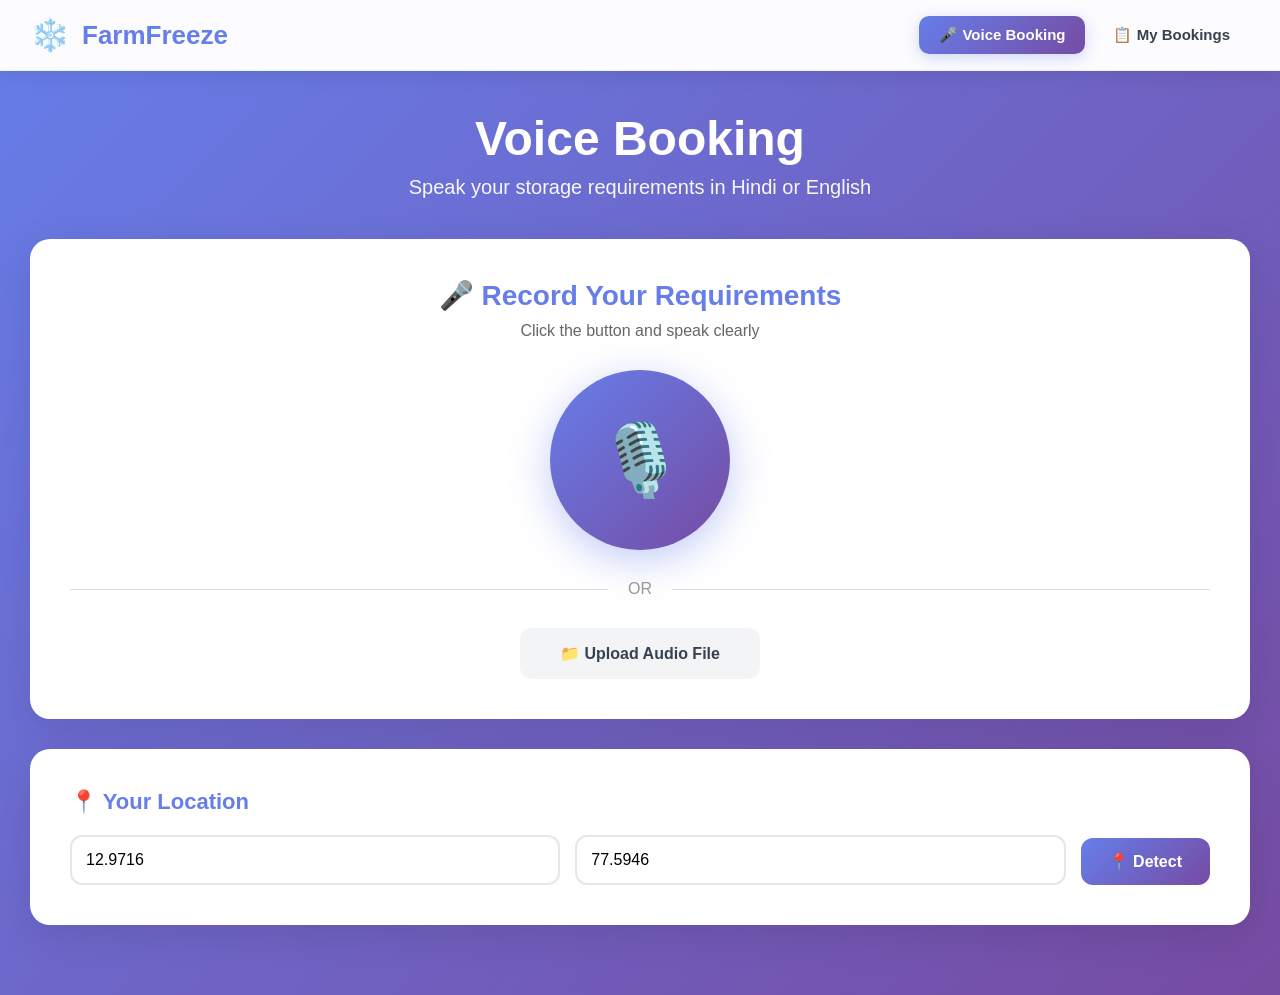
==== frontend/pages/index.html @ e1ba5f48 "enhance in the ai response and code added for frontend" ====
<!DOCTYPE html>
<html lang="en">
<head>
    <meta charset="UTF-8">
    <meta name="viewport" content="width=device-width, initial-scale=1.0">
    <title>FarmFreeze - Voice Booking</title>
    <link rel="stylesheet" href="../css/styles-common.css">
</head>
<body>
    <!-- Navigation -->
    <nav class="navbar">
        <div class="navbar-container">
            <a href="/" class="navbar-brand">
                <span class="brand-icon">❄️</span>
                <span>FarmFreeze</span>
            </a>
            <div class="navbar-menu">
                <a href="/" class="nav-link active">🎤 Voice Booking</a>
                <a href="/bookings" class="nav-link">📋 My Bookings</a>
            </div>
        </div>
    </nav>

    <div class="container">
        <!-- Hero Section -->
        <div style="text-align: center; color: white; margin-bottom: 40px;">
            <h1 style="font-size: 48px; font-weight: 700; margin-bottom: 10px;">Voice Booking</h1>
            <p style="font-size: 20px; opacity: 0.95;">Speak your storage requirements in Hindi or English</p>
        </div>

        <!-- Voice Recording Card -->
        <div class="card" style="text-align: center; margin-bottom: 30px;">
            <h2 style="color: var(--primary); font-size: 28px; margin-bottom: 10px;">🎤 Record Your Requirements</h2>
            <p style="color: #666; font-size: 16px; margin-bottom: 30px;">Click the button and speak clearly</p>
            
            <button id="recordBtn" style="width: 180px; height: 180px; border-radius: 50%; border: none; background: linear-gradient(135deg, var(--primary) 0%, var(--secondary) 100%); color: white; font-size: 70px; cursor: pointer; margin: 0 auto 20px; display: block; box-shadow: 0 10px 40px rgba(102, 126, 234, 0.4); transition: all 0.3s;">🎙️</button>
            
            <div id="recordingStatus" style="display: none; font-size: 20px; color: #ef4444; font-weight: 600; justify-content: center; align-items: center; gap: 12px; margin-bottom: 20px;">
                <span style="width: 14px; height: 14px; background: #ef4444; border-radius: 50%; animation: pulse 1.5s infinite;"></span>
                <span>Recording... <span id="timer">0s</span></span>
            </div>

            <div style="display: flex; align-items: center; gap: 20px; margin: 30px 0; color: #999;">
                <div style="flex: 1; height: 1px; background: #ddd;"></div>
                <span>OR</span>
                <div style="flex: 1; height: 1px; background: #ddd;"></div>
            </div>

            <input type="file" id="audioFile" accept="audio/*" style="display: none;" />
            <button onclick="document.getElementById('audioFile').click()" class="btn btn-secondary" style="padding: 16px 40px; font-size: 16px;">
                📁 Upload Audio File
            </button>
        </div>

        <!-- Location Card -->
        <div class="card" style="margin-bottom: 30px;">
            <h3 style="color: var(--primary); font-size: 22px; margin-bottom: 20px;">📍 Your Location</h3>
            <div style="display: grid; grid-template-columns: 1fr 1fr auto; gap: 15px; align-items: end;">
                <input type="number" id="lat" placeholder="Latitude" step="0.0001" value="12.9716" style="padding: 14px; border: 2px solid #e5e7eb; border-radius: 12px; font-size: 16px;" />
                <input type="number" id="lng" placeholder="Longitude" step="0.0001" value="77.5946" style="padding: 14px; border: 2px solid #e5e7eb; border-radius: 12px; font-size: 16px;" />
                <button id="detectBtn" class="btn btn-primary">📍 Detect</button>
            </div>
        </div>

        <!-- Results Section -->
        <div id="resultsSection" style="display: none;">
            <div class="card">
                <h2 style="color: var(--primary); font-size: 28px; margin-bottom: 25px;">📊 Results</h2>
                <div id="contentBox"></div>
            </div>
        </div>
    </div>

    <!-- Loading Overlay -->
    <div id="loadingOverlay" class="loading-overlay">
        <div class="spinner"></div>
        <div class="loading-text">Processing...</div>
    </div>


    <style>
        @keyframes pulse {
            0%, 100% { transform: scale(1); opacity: 1; }
            50% { transform: scale(1.05); opacity: 0.5; }
        }
        
        #recordBtn:hover {
            transform: scale(1.05);
            box-shadow: 0 15px 50px rgba(102, 126, 234, 0.6);
        }
        
        #recordBtn.recording {
            background: linear-gradient(135deg, #ef4444 0%, #dc2626 100%);
            animation: pulse 1.5s infinite;
        }
        
        @media (max-width: 768px) {
            #recordBtn {
                width: 140px;
                height: 140px;
                font-size: 50px;
            }
            
            h1 {
                font-size: 36px !important;
            }
            
            h2 {
                font-size: 22px !important;
            }
            
            h3 {
                font-size: 20px !important;
            }
            
            .card {
                padding: 25px 20px;
            }
        }
        
        @media (max-width: 480px) {
            #recordBtn {
                width: 120px;
                height: 120px;
                font-size: 40px;
            }
            
            h1 {
                font-size: 28px !important;
            }
            
            p {
                font-size: 16px !important;
            }
            
            h2 {
                font-size: 20px !important;
            }
            
            h3 {
                font-size: 18px !important;
            }
            
            .card {
                padding: 20px 15px;
            }
            
            #lat, #lng {
                font-size: 14px !important;
                padding: 12px !important;
            }
            
            .btn {
                padding: 12px 20px !important;
                font-size: 14px !important;
            }
        }
    </style>

    <script>
        const API_URL = 'http://localhost:8001/api/v1';
        let mediaRecorder, audioChunks = [], recordingTimer, seconds = 0;
        const INVALID_CROPS = ['it', 'this', 'that', 'something', 'anything', 'storage', 'cold'];

        function showLoading() {
            document.getElementById('loadingOverlay').classList.add('show');
        }

        function hideLoading() {
            document.getElementById('loadingOverlay').classList.remove('show');
        }

        // Location Detection
        document.getElementById('detectBtn').addEventListener('click', () => {
            if (!navigator.geolocation) {
                alert('❌ Geolocation not supported');
                return;
            }
            
            showLoading();
            navigator.geolocation.getCurrentPosition(
                pos => {
                    document.getElementById('lat').value = pos.coords.latitude.toFixed(4);
                    document.getElementById('lng').value = pos.coords.longitude.toFixed(4);
                    hideLoading();
                    alert('✅ Location detected!');
                },
                err => {
                    hideLoading();
                    alert('❌ Could not detect location');
                }
            );
        });

        // Voice Recording
        document.getElementById('recordBtn').addEventListener('click', async () => {
            const btn = document.getElementById('recordBtn');
            const status = document.getElementById('recordingStatus');
            
            if (mediaRecorder && mediaRecorder.state === 'recording') {
                mediaRecorder.stop();
                return;
            }

            try {
                const stream = await navigator.mediaDevices.getUserMedia({ audio: true });
                mediaRecorder = new MediaRecorder(stream);
                audioChunks = [];
                seconds = 0;

                mediaRecorder.ondataavailable = e => audioChunks.push(e.data);
                
                mediaRecorder.onstop = async () => {
                    clearInterval(recordingTimer);
                    const blob = new Blob(audioChunks, { type: 'audio/wav' });
                    await processVoice(blob);
                    
                    btn.textContent = '🎙️';
                    btn.classList.remove('recording');
                    status.style.display = 'none';
                    stream.getTracks().forEach(t => t.stop());
                };

                mediaRecorder.start();
                btn.textContent = '⏹️';
                btn.classList.add('recording');
                status.style.display = 'flex';
                
                recordingTimer = setInterval(() => {
                    seconds++;
                    document.getElementById('timer').textContent = seconds + 's';
                }, 1000);
            } catch (err) {
                alert('❌ Microphone access denied');
            }
        });

        // Audio File Upload
        document.getElementById('audioFile').addEventListener('change', async (e) => {
            const file = e.target.files[0];
            if (file) {
                await processVoice(file);
                e.target.value = '';
            }
        });

        // Process Voice
        async function processVoice(audioBlob) {
            showLoading();
            const formData = new FormData();
            formData.append('audio_file', audioBlob, 'recording.wav');
            formData.append('farmer_name', 'Web User');
            formData.append('farmer_phone', '+919999999999');
            formData.append('farmer_lat', document.getElementById('lat').value);
            formData.append('farmer_lng', document.getElementById('lng').value);
            formData.append('language_code', 'hi-IN');

            try {
                const res = await fetch(`${API_URL}/voice/enhanced-book`, {
                    method: 'POST',
                    body: formData
                });
                
                if (!res.ok) {
                    const errorData = await res.json().catch(() => ({}));
                    throw new Error(errorData.detail || 'Voice processing failed');
                }
                
                const data = await res.json();
                displayResults(data);
            } catch (err) {
                console.error('Error:', err);
                alert('❌ Error: ' + err.message);
            } finally {
                hideLoading();
            }
        }

        // Display Results
        function displayResults(data) {
            const section = document.getElementById('resultsSection');
            const contentBox = document.getElementById('contentBox');
            
            const intent = data.intent || {};
            const missingInfo = [];
            
            const crop = (intent.crop || '').toLowerCase().trim();
            if (!crop || INVALID_CROPS.includes(crop) || crop.length < 3) {
                missingInfo.push('Crop type (e.g., tomato, potato, onion)');
            }
            
            if (!intent.quantity || intent.quantity === 0) {
                missingInfo.push('Quantity (e.g., 100 kg, 2 tons)');
            }
            
            if (missingInfo.length > 0) {
                section.style.display = 'block';
                contentBox.innerHTML = `
                    <div style="background: #fee; padding: 30px; border-radius: 16px; border: 2px solid #ef4444;">
                        <h3 style="color: #ef4444; margin-bottom: 15px; font-size: 24px;">⚠️ Missing Information</h3>
                        <p style="color: #666; margin-bottom: 15px;">We couldn't understand:</p>
                        <ul style="list-style: none; padding: 0; margin: 20px 0;">
                            ${missingInfo.map(info => `<li style="color: #dc2626; font-size: 18px; font-weight: 600; margin: 12px 0;">❌ ${info}</li>`).join('')}
                        </ul>
                        <div style="color: #666; margin-top: 20px; line-height: 1.6;">
                            <strong>Please record again and clearly mention:</strong><br>
                            • What crop (tomatoes, potatoes, onions)<br>
                            • How much quantity (100 kg, 2 tons)<br>
                            • Duration if needed (5 days, 2 weeks)
                        </div>
                        <div style="color: #667eea; margin-top: 15px; padding: 15px; background: #f8f9ff; border-radius: 8px; font-style: italic;">
                            <strong>Example:</strong> "I need to store 100 kg tomatoes for 5 days from tomorrow"
                        </div>
                    </div>
                `;
                section.scrollIntoView({ behavior: 'smooth' });
                return;
            }
            
            section.style.display = 'block';
            const storages = data.available_storages || [];
            
            contentBox.innerHTML = `
                <div style="background: linear-gradient(135deg, #f8f9ff 0%, #f0f4ff 100%); padding: 30px; border-radius: 16px; margin-bottom: 30px; border: 2px solid #e0e7ff;">
                    <h3 style="color: #667eea; margin-bottom: 20px; font-size: 24px;">🎯 What We Understood</h3>
                    <div style="display: grid; grid-template-columns: repeat(auto-fit, minmax(180px, 1fr)); gap: 20px;">
                        ${intent.crop ? `<div style="text-align: center; padding: 15px; background: white; border-radius: 12px;"><div style="font-size: 12px; color: #6b7280; text-transform: uppercase; font-weight: 600; margin-bottom: 8px;">Crop</div><div style="font-size: 22px; color: #111827; font-weight: 700;">${intent.crop}</div></div>` : ''}
                        ${intent.quantity ? `<div style="text-align: center; padding: 15px; background: white; border-radius: 12px;"><div style="font-size: 12px; color: #6b7280; text-transform: uppercase; font-weight: 600; margin-bottom: 8px;">Quantity</div><div style="font-size: 22px; color: #111827; font-weight: 700;">${intent.quantity} ${intent.unit || 'kg'}</div></div>` : ''}
                        ${intent.duration_days ? `<div style="text-align: center; padding: 15px; background: white; border-radius: 12px;"><div style="font-size: 12px; color: #6b7280; text-transform: uppercase; font-weight: 600; margin-bottom: 8px;">Duration</div><div style="font-size: 22px; color: #111827; font-weight: 700;">${intent.duration_days} days</div></div>` : ''}
                        ${intent.time ? `<div style="text-align: center; padding: 15px; background: white; border-radius: 12px;"><div style="font-size: 12px; color: #6b7280; text-transform: uppercase; font-weight: 600; margin-bottom: 8px;">Start</div><div style="font-size: 22px; color: #111827; font-weight: 700;">${intent.time}</div></div>` : ''}
                    </div>
                </div>
                
                <h3 style="color: #667eea; font-size: 24px; margin-bottom: 20px;">🏪 Available Storage Facilities</h3>
                <div style="display: grid; gap: 25px;">
                    ${storages.length === 0 ? '<p style="text-align:center;color:#666;padding:40px;">No storage facilities found</p>' :
                        storages.map(s => `
                            <div style="border: 2px solid #e5e7eb; border-radius: 20px; padding: 30px; transition: all 0.3s;">
                                <div style="display: flex; justify-content: space-between; align-items: start; margin-bottom: 20px; flex-wrap: wrap; gap: 15px;">
                                    <div>
                                        <div style="font-size: 26px; font-weight: 700; color: #111827; margin-bottom: 10px;">${s.storage_name}</div>
                                        <div style="color: #6b7280; font-size: 16px;">📍 ${s.address}</div>
                                    </div>
                                    <div style="background: #667eea; color: white; padding: 10px 20px; border-radius: 25px; font-weight: 700; font-size: 16px;">${s.distance_km} km</div>
                                </div>
                                <div style="display: grid; grid-template-columns: repeat(auto-fit, minmax(150px, 1fr)); gap: 20px; margin: 25px 0; padding: 25px; background: #f9fafb; border-radius: 16px;">
                                    <div style="text-align: center;"><div style="font-size: 12px; color: #6b7280; text-transform: uppercase; margin-bottom: 8px; font-weight: 600;">Price/kg/day</div><div style="font-size: 24px; font-weight: 700; color: #111827;">₹${s.price_per_kg_per_day}</div></div>
                                    <div style="text-align: center;"><div style="font-size: 12px; color: #6b7280; text-transform: uppercase; margin-bottom: 8px; font-weight: 600;">Total Cost</div><div style="font-size: 24px; font-weight: 700; color: #111827;">₹${s.total_cost.toFixed(2)}</div></div>
                                    <div style="text-align: center;"><div style="font-size: 12px; color: #6b7280; text-transform: uppercase; margin-bottom: 8px; font-weight: 600;">Capacity</div><div style="font-size: 24px; font-weight: 700; color: #111827;">${(s.available_capacity_kg/1000).toFixed(1)}T</div></div>
                                </div>
                                <button class="btn btn-success" onclick="bookStorage(${s.storage_id}, ${intent.quantity || 0}, '${intent.crop || ''}', ${intent.duration_days || 7})" style="width: 100%; justify-content: center; padding: 16px 32px; font-size: 18px;">
                                    ✅ Book This Storage
                                </button>
                            </div>
                        `).join('')
                    }
                </div>
            `;
            
            section.scrollIntoView({ behavior: 'smooth' });
        }

        // Book Storage
        window.bookStorage = async function(storageId, quantity, crop, duration) {
            if (!confirm('Confirm booking?')) return;

            showLoading();
            try {
                const res = await fetch(`${API_URL}/bookings`, {
                    method: 'POST',
                    headers: { 'Content-Type': 'application/json' },
                    body: JSON.stringify({
                        farmer_name: 'Web User',
                        farmer_phone: '+919999999999',
                        cold_storage_id: storageId,
                        quantity_kg: quantity,
                        booking_date: new Date().toISOString().split('T')[0],
                        duration_days: duration,
                        crop_type: crop
                    })
                });

                if (!res.ok) throw new Error('Booking failed');
                const data = await res.json();
                alert(`✅ Booking Confirmed!\\n\\nReference: ${data.booking_reference}\\nStorage: ${data.cold_storage_name}\\nCost: ₹${data.total_cost.toFixed(2)}`);
                window.location.href = '/bookings';
            } catch (err) {
                alert('❌ Error: ' + err.message);
            } finally {
                hideLoading();
            }
        };

        console.log('✅ FarmFreeze Voice Booking Ready');
    </script>
</body>
</html>
---- frontend/css/styles-common.css ----
/* Common Styles for FarmFreeze */
* {
    margin: 0;
    padding: 0;
    box-sizing: border-box;
}

:root {
    --primary: #667eea;
    --primary-dark: #5568d3;
    --secondary: #764ba2;
    --success: #10b981;
    --danger: #ef4444;
    --warning: #f59e0b;
    --gray-50: #f9fafb;
    --gray-100: #f3f4f6;
    --gray-200: #e5e7eb;
    --gray-300: #d1d5db;
    --gray-400: #9ca3af;
    --gray-500: #6b7280;
    --gray-600: #4b5563;
    --gray-700: #374151;
    --gray-800: #1f2937;
    --gray-900: #111827;
}

body {
    font-family: 'Inter', -apple-system, BlinkMacSystemFont, 'Segoe UI', Roboto, sans-serif;
    background: linear-gradient(135deg, var(--primary) 0%, var(--secondary) 100%);
    min-height: 100vh;
    color: var(--gray-900);
}

/* Professional Navbar */
.navbar {
    background: rgba(255, 255, 255, 0.98);
    backdrop-filter: blur(10px);
    box-shadow: 0 4px 20px rgba(0, 0, 0, 0.08);
    position: sticky;
    top: 0;
    z-index: 1000;
    border-bottom: 1px solid rgba(102, 126, 234, 0.1);
}

.navbar-container {
    max-width: 1400px;
    margin: 0 auto;
    padding: 0 30px;
    display: flex;
    justify-content: space-between;
    align-items: center;
    height: 70px;
}

.navbar-brand {
    display: flex;
    align-items: center;
    gap: 12px;
    text-decoration: none;
    font-size: 26px;
    font-weight: 700;
    color: var(--primary);
    transition: transform 0.3s;
}

.navbar-brand:hover {
    transform: scale(1.05);
}

.brand-icon {
    font-size: 32px;
}

.navbar-menu {
    display: flex;
    align-items: center;
    gap: 8px;
}

.nav-link {
    padding: 10px 20px;
    border-radius: 10px;
    text-decoration: none;
    font-weight: 600;
    font-size: 15px;
    transition: all 0.3s;
    display: flex;
    align-items: center;
    gap: 8px;
    color: var(--gray-700);
}

.nav-link:hover {
    background: var(--gray-100);
    color: var(--primary);
}

.nav-link.active {
    background: linear-gradient(135deg, var(--primary) 0%, var(--secondary) 100%);
    color: white;
    box-shadow: 0 4px 15px rgba(102, 126, 234, 0.3);
}

/* Container */
.container {
    max-width: 1400px;
    margin: 0 auto;
    padding: 40px 30px;
}

/* Cards */
.card {
    background: white;
    border-radius: 20px;
    padding: 40px;
    box-shadow: 0 10px 40px rgba(0, 0, 0, 0.1);
    margin-bottom: 30px;
}

/* Buttons */
.btn {
    padding: 14px 28px;
    border: none;
    border-radius: 12px;
    font-size: 16px;
    font-weight: 600;
    cursor: pointer;
    transition: all 0.3s;
    display: inline-flex;
    align-items: center;
    gap: 8px;
    text-decoration: none;
}

.btn-primary {
    background: linear-gradient(135deg, var(--primary) 0%, var(--secondary) 100%);
    color: white;
}

.btn-primary:hover {
    transform: translateY(-2px);
    box-shadow: 0 8px 25px rgba(102, 126, 234, 0.4);
}

.btn-success {
    background: var(--success);
    color: white;
}

.btn-success:hover {
    background: #059669;
    transform: translateY(-2px);
    box-shadow: 0 8px 25px rgba(16, 185, 129, 0.4);
}

.btn-secondary {
    background: var(--gray-100);
    color: var(--gray-700);
}

.btn-secondary:hover {
    background: var(--gray-200);
}

/* Loading */
.loading-overlay {
    display: none;
    position: fixed;
    top: 0;
    left: 0;
    right: 0;
    bottom: 0;
    background: rgba(0, 0, 0, 0.85);
    z-index: 9999;
    align-items: center;
    justify-content: center;
    flex-direction: column;
}

.loading-overlay.show {
    display: flex;
}

.spinner {
    width: 70px;
    height: 70px;
    border: 6px solid rgba(255, 255, 255, 0.3);
    border-top-color: white;
    border-radius: 50%;
    animation: spin 1s linear infinite;
}

@keyframes spin {
    to { transform: rotate(360deg); }
}

.loading-text {
    color: white;
    margin-top: 25px;
    font-size: 20px;
    font-weight: 600;
}

/* Responsive */
@media (max-width: 768px) {
    .navbar-container {
        padding: 0 20px;
        height: auto;
        flex-direction: column;
        gap: 15px;
        padding-top: 15px;
        padding-bottom: 15px;
    }
    
    .navbar-brand {
        font-size: 22px;
    }
    
    .brand-icon {
        font-size: 26px;
    }
    
    .navbar-menu {
        gap: 5px;
        width: 100%;
        justify-content: center;
    }
    
    .nav-link {
        padding: 8px 12px;
        font-size: 14px;
        flex: 1;
        justify-content: center;
    }
    
    .container {
        padding: 20px 15px;
    }
    
    .card {
        padding: 25px 20px;
    }
    
    .btn {
        padding: 12px 20px;
        font-size: 14px;
    }
}

@media (max-width: 480px) {
    .navbar-brand {
        font-size: 20px;
    }
    
    .brand-icon {
        font-size: 24px;
    }
    
    .nav-link {
        font-size: 13px;
        padding: 8px 10px;
    }
    
    .container {
        padding: 15px 10px;
    }
    
    .card {
        padding: 20px 15px;
        border-radius: 16px;
    }
}
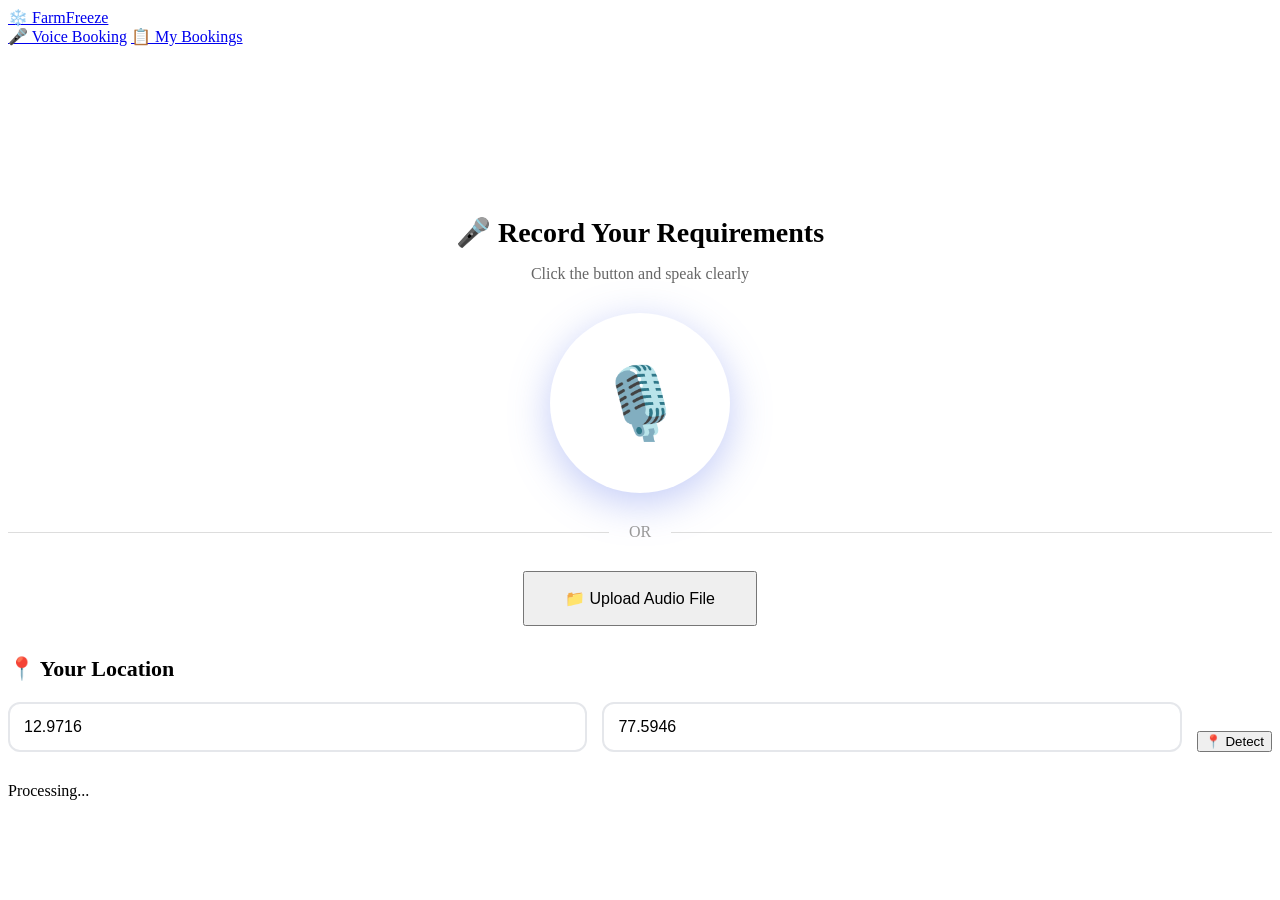
==== commit f3496745: "updated" ====
--- a/frontend/pages/index.html
+++ b/frontend/pages/index.html
@@ -4,7 +4,7 @@
     <meta charset="UTF-8">
     <meta name="viewport" content="width=device-width, initial-scale=1.0">
     <title>FarmFreeze - Voice Booking</title>
-    <link rel="stylesheet" href="../css/styles-common.css">
+    <link rel="stylesheet" href="/css/styles-common.css">
 </head>
 <body>
     <!-- Navigation -->
@@ -158,7 +158,7 @@
     </style>
 
     <script>
-        const API_URL = 'http://localhost:8001/api/v1';
+        const API_URL = 'http://localhost:8000/api/v1';
         let mediaRecorder, audioChunks = [], recordingTimer, seconds = 0;
         const INVALID_CROPS = ['it', 'this', 'that', 'something', 'anything', 'storage', 'cold'];
 
@@ -256,7 +256,7 @@
             formData.append('language_code', 'hi-IN');
 
             try {
-                const res = await fetch(`${API_URL}/voice/enhanced-book`, {
+                const res = await fetch(`${API_URL}/voice/book`, {
                     method: 'POST',
                     body: formData
                 });
